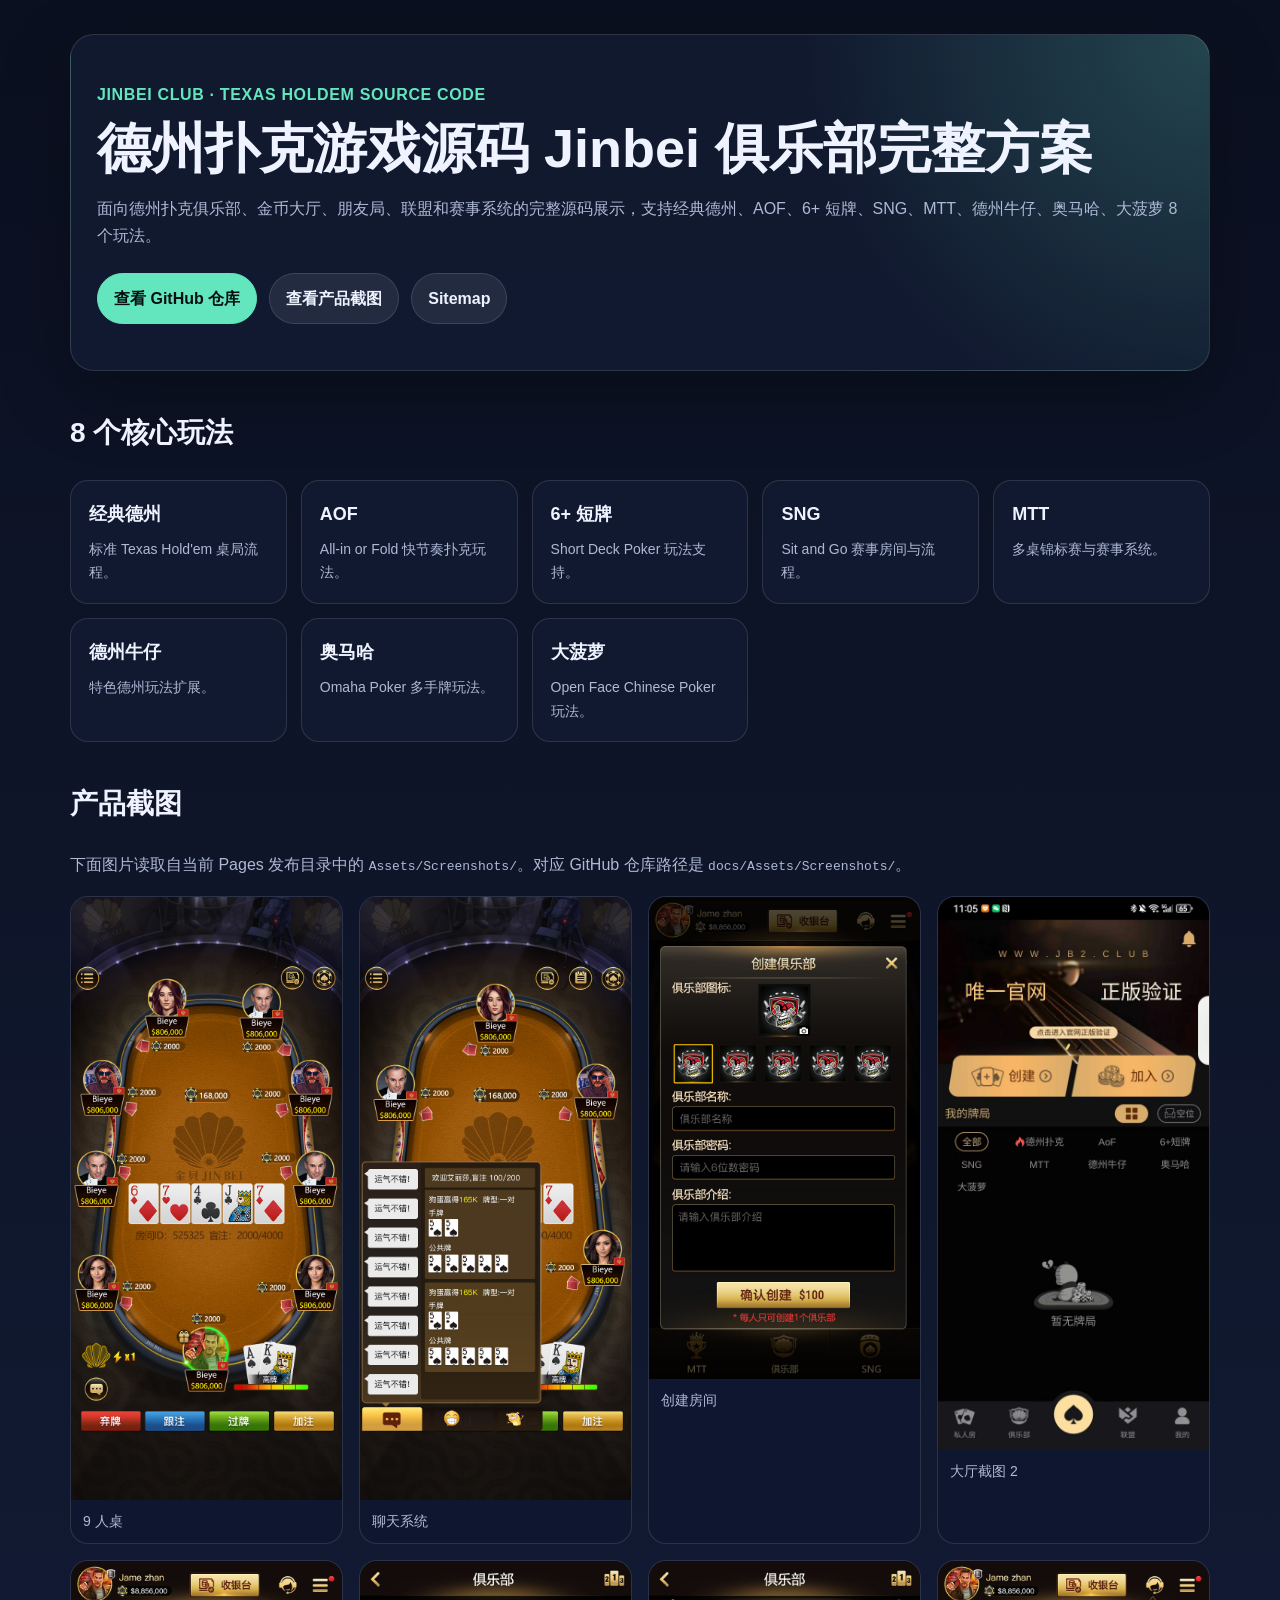
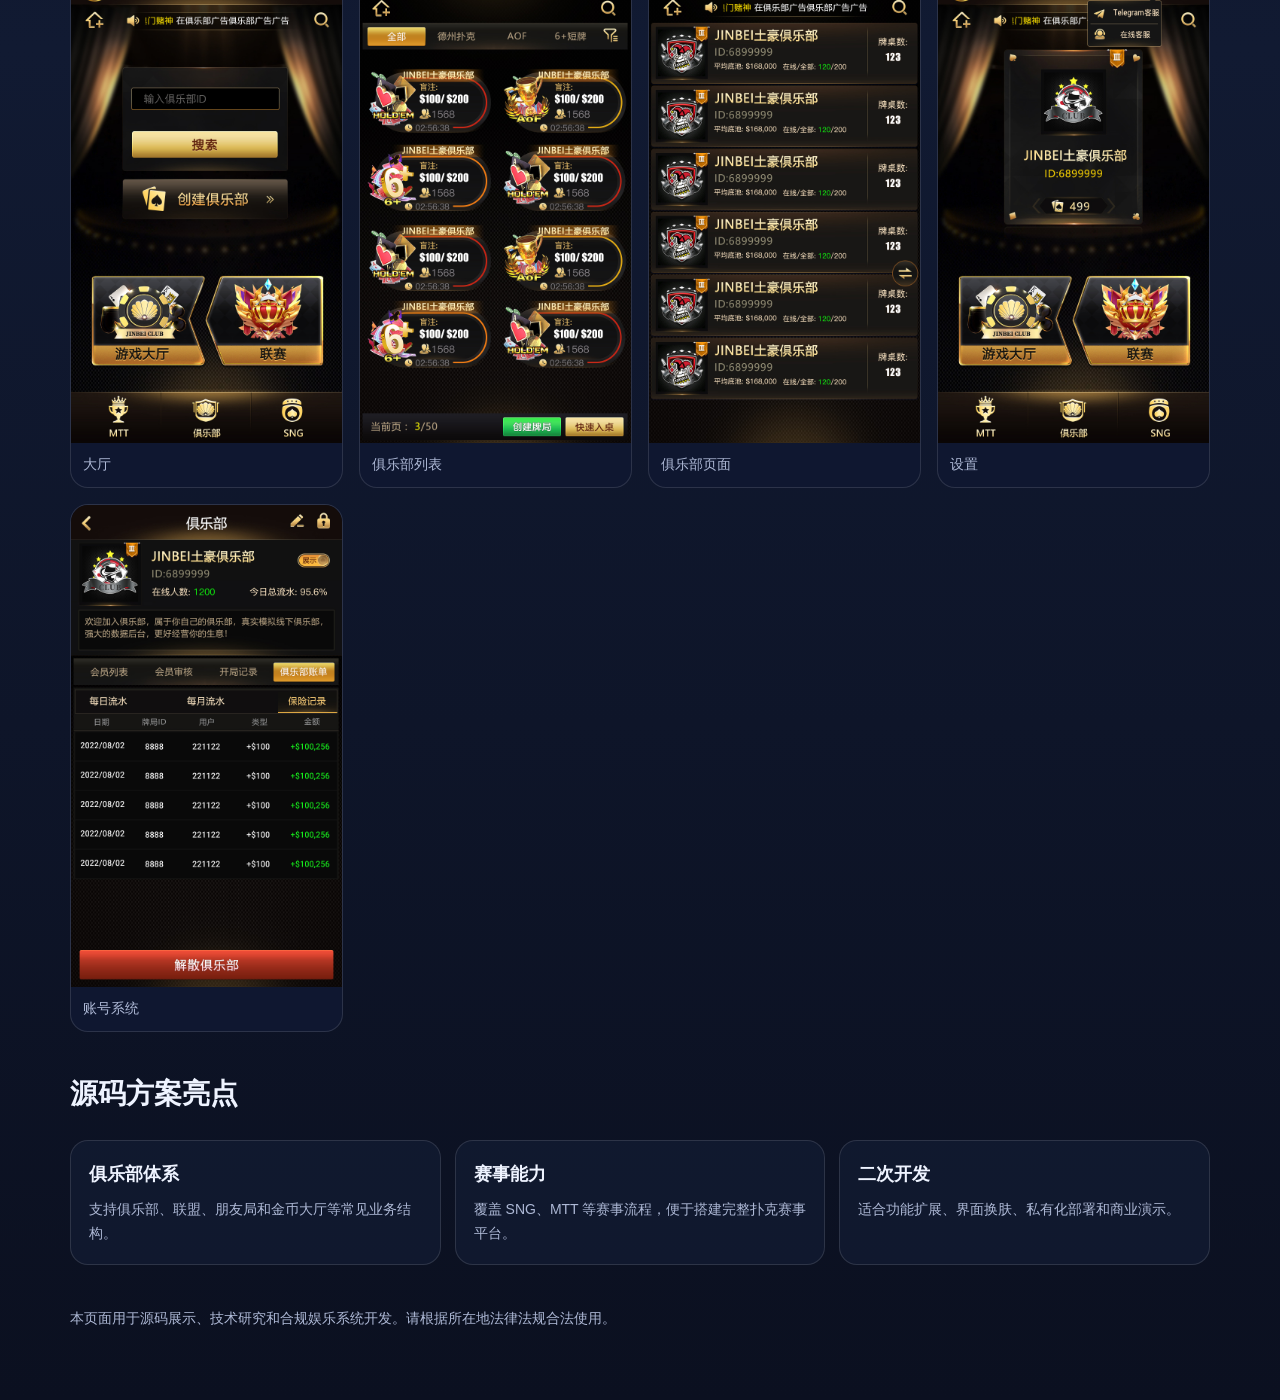
==== docs/index.html @ c8b216f3 "Add files via upload" ====
<!doctype html>
<html lang="zh-CN">
<head>
  <meta charset="utf-8">
  <meta name="viewport" content="width=device-width, initial-scale=1">
  <meta name="google-site-verification" content="rrp5Uvgzi-1-rMxUBfhV3wjlNrFqzwnqiA4e3qsOLEM">
  <title>Jinbei Texas Holdem Poker Game Source Code</title>
  <meta name="description" content="Jinbei 德州扑克游戏源码，支持经典德州、AOF、短牌、SNG、MTT、奥马哈和大菠萝等 8 个玩法。">
  <link rel="canonical" href="https://masterai-top.github.io/Texas-Holdem-Poker-Game-Source-Code/">
  <meta property="og:type" content="website">
  <meta property="og:title" content="Jinbei Texas Holdem Poker Game Source Code">
  <meta property="og:description" content="金贝德州扑克俱乐部完整源码，覆盖 8 个扑克玩法、俱乐部、金币大厅和赛事系统。">
  <meta property="og:url" content="https://masterai-top.github.io/Texas-Holdem-Poker-Game-Source-Code/">
  <meta property="og:image" content="https://masterai-top.github.io/Texas-Holdem-Poker-Game-Source-Code/Assets/Screenshots/dating.jpg">
  <style>
    :root {
      --bg: #0b1020;
      --card: #131b33;
      --text: #eef3ff;
      --muted: #aeb9d6;
      --brand: #63e6be;
      --line: rgba(255,255,255,.12);
    }
    * { box-sizing: border-box; }
    body {
      margin: 0;
      font-family: -apple-system, BlinkMacSystemFont, "Segoe UI", "Microsoft YaHei", Arial, sans-serif;
      background: linear-gradient(180deg, #0b1020 0%, #111a32 55%, #0b1020 100%);
      color: var(--text);
      line-height: 1.7;
    }
    a { color: var(--brand); text-decoration: none; }
    .wrap { max-width: 1180px; margin: 0 auto; padding: 34px 20px 56px; }
    .hero {
      padding: 46px 26px;
      border: 1px solid var(--line);
      border-radius: 24px;
      background: radial-gradient(circle at top right, rgba(99,230,190,.22), transparent 34%), rgba(19,27,51,.86);
      box-shadow: 0 24px 70px rgba(0,0,0,.28);
    }
    .tag { color: var(--brand); font-weight: 700; letter-spacing: .04em; }
    h1 { margin: 10px 0 14px; font-size: clamp(30px, 5vw, 54px); line-height: 1.12; }
    h2 { margin-top: 38px; font-size: 28px; }
    p { color: var(--muted); }
    .actions { display: flex; flex-wrap: wrap; gap: 12px; margin-top: 24px; }
    .btn {
      display: inline-block;
      padding: 11px 16px;
      border-radius: 999px;
      border: 1px solid var(--line);
      background: rgba(255,255,255,.08);
      color: var(--text);
      font-weight: 700;
    }
    .btn.primary { background: var(--brand); color: #06110e; border-color: var(--brand); }
    .grid { display: grid; grid-template-columns: repeat(auto-fit, minmax(210px, 1fr)); gap: 14px; margin-top: 18px; }
    .card {
      padding: 18px;
      border: 1px solid var(--line);
      border-radius: 18px;
      background: rgba(19,27,51,.78);
    }
    .card h3 { margin: 0 0 8px; font-size: 18px; }
    .card p { margin: 0; font-size: 14px; }
    .screenshots {
      display: grid;
      grid-template-columns: repeat(auto-fit, minmax(250px, 1fr));
      gap: 16px;
      margin-top: 18px;
    }
    figure {
      margin: 0;
      overflow: hidden;
      border: 1px solid var(--line);
      border-radius: 18px;
      background: #0f1730;
    }
    figure img {
      display: block;
      width: 100%;
      height: auto;
      background: #0b1020;
    }
    figcaption { padding: 10px 12px; color: var(--muted); font-size: 14px; }
    footer { margin-top: 42px; color: var(--muted); font-size: 14px; }
  </style>
  <script type="application/ld+json">
  {
    "@context": "https://schema.org",
    "@type": "SoftwareSourceCode",
    "name": "Jinbei Texas Holdem Poker Game Source Code",
    "description": "Jinbei 德州扑克游戏源码，支持经典德州、AOF、短牌、SNG、MTT、奥马哈和大菠萝等 8 个玩法。",
    "codeRepository": "https://github.com/masterai-top/Texas-Holdem-Poker-Game-Source-Code",
    "url": "https://masterai-top.github.io/Texas-Holdem-Poker-Game-Source-Code/",
    "programmingLanguage": ["C++", "Unity"],
    "applicationCategory": "GameApplication",
    "operatingSystem": "Cross-platform",
    "image": [
      "https://masterai-top.github.io/Texas-Holdem-Poker-Game-Source-Code/Assets/Screenshots/9ren.jpg",
      "https://masterai-top.github.io/Texas-Holdem-Poker-Game-Source-Code/Assets/Screenshots/dating.jpg"
    ],
    "isAccessibleForFree": true,
    "inLanguage": "zh-CN"
  }
  </script>
</head>
<body>
  <main class="wrap">
    <section class="hero">
      <div class="tag">JINBEI CLUB · TEXAS HOLDEM SOURCE CODE</div>
      <h1>德州扑克游戏源码 Jinbei 俱乐部完整方案</h1>
      <p>面向德州扑克俱乐部、金币大厅、朋友局、联盟和赛事系统的完整源码展示，支持经典德州、AOF、6+ 短牌、SNG、MTT、德州牛仔、奥马哈、大菠萝 8 个玩法。</p>
      <div class="actions">
        <a class="btn primary" href="https://github.com/masterai-top/Texas-Holdem-Poker-Game-Source-Code">查看 GitHub 仓库</a>
        <a class="btn" href="#screenshots">查看产品截图</a>
        <a class="btn" href="sitemap.xml">Sitemap</a>
      </div>
    </section>

    <section>
      <h2>8 个核心玩法</h2>
      <div class="grid">
        <div class="card"><h3>经典德州</h3><p>标准 Texas Hold'em 桌局流程。</p></div>
        <div class="card"><h3>AOF</h3><p>All-in or Fold 快节奏扑克玩法。</p></div>
        <div class="card"><h3>6+ 短牌</h3><p>Short Deck Poker 玩法支持。</p></div>
        <div class="card"><h3>SNG</h3><p>Sit and Go 赛事房间与流程。</p></div>
        <div class="card"><h3>MTT</h3><p>多桌锦标赛与赛事系统。</p></div>
        <div class="card"><h3>德州牛仔</h3><p>特色德州玩法扩展。</p></div>
        <div class="card"><h3>奥马哈</h3><p>Omaha Poker 多手牌玩法。</p></div>
        <div class="card"><h3>大菠萝</h3><p>Open Face Chinese Poker 玩法。</p></div>
      </div>
    </section>

    <section id="screenshots">
      <h2>产品截图</h2>
      <p>下面图片读取自当前 Pages 发布目录中的 <code>Assets/Screenshots/</code>。对应 GitHub 仓库路径是 <code>docs/Assets/Screenshots/</code>。</p>
      <div class="screenshots">
        <figure><img src="Assets/Screenshots/9ren.jpg" alt="Jinbei 德州俱乐部 9 人桌" loading="lazy"><figcaption>9 人桌</figcaption></figure>
        <figure><img src="Assets/Screenshots/chat.jpg" alt="Jinbei 德州俱乐部聊天系统" loading="lazy"><figcaption>聊天系统</figcaption></figure>
        <figure><img src="Assets/Screenshots/chuangjian.jpg" alt="Jinbei 德州俱乐部创建房间" loading="lazy"><figcaption>创建房间</figcaption></figure>
        <figure><img src="Assets/Screenshots/dating%20%282%29.jpg" alt="Jinbei 德州俱乐部大厅截图 2" loading="lazy"><figcaption>大厅截图 2</figcaption></figure>
        <figure><img src="Assets/Screenshots/dating.jpg" alt="Jinbei 德州俱乐部大厅" loading="lazy"><figcaption>大厅</figcaption></figure>
        <figure><img src="Assets/Screenshots/juleb.jpg" alt="Jinbei 德州俱乐部列表" loading="lazy"><figcaption>俱乐部列表</figcaption></figure>
        <figure><img src="Assets/Screenshots/julebu.jpg" alt="Jinbei 德州俱乐部页面" loading="lazy"><figcaption>俱乐部页面</figcaption></figure>
        <figure><img src="Assets/Screenshots/shezhi.jpg" alt="Jinbei 德州俱乐部设置" loading="lazy"><figcaption>设置</figcaption></figure>
        <figure><img src="Assets/Screenshots/zhangdan.jpg" alt="Jinbei 德州俱乐部账号系统" loading="lazy"><figcaption>账号系统</figcaption></figure>
      </div>
    </section>

    <section>
      <h2>源码方案亮点</h2>
      <div class="grid">
        <div class="card"><h3>俱乐部体系</h3><p>支持俱乐部、联盟、朋友局和金币大厅等常见业务结构。</p></div>
        <div class="card"><h3>赛事能力</h3><p>覆盖 SNG、MTT 等赛事流程，便于搭建完整扑克赛事平台。</p></div>
        <div class="card"><h3>二次开发</h3><p>适合功能扩展、界面换肤、私有化部署和商业演示。</p></div>
      </div>
    </section>

    <footer>
      <p>本页面用于源码展示、技术研究和合规娱乐系统开发。请根据所在地法律法规合法使用。</p>
    </footer>
  </main>
</body>
</html>
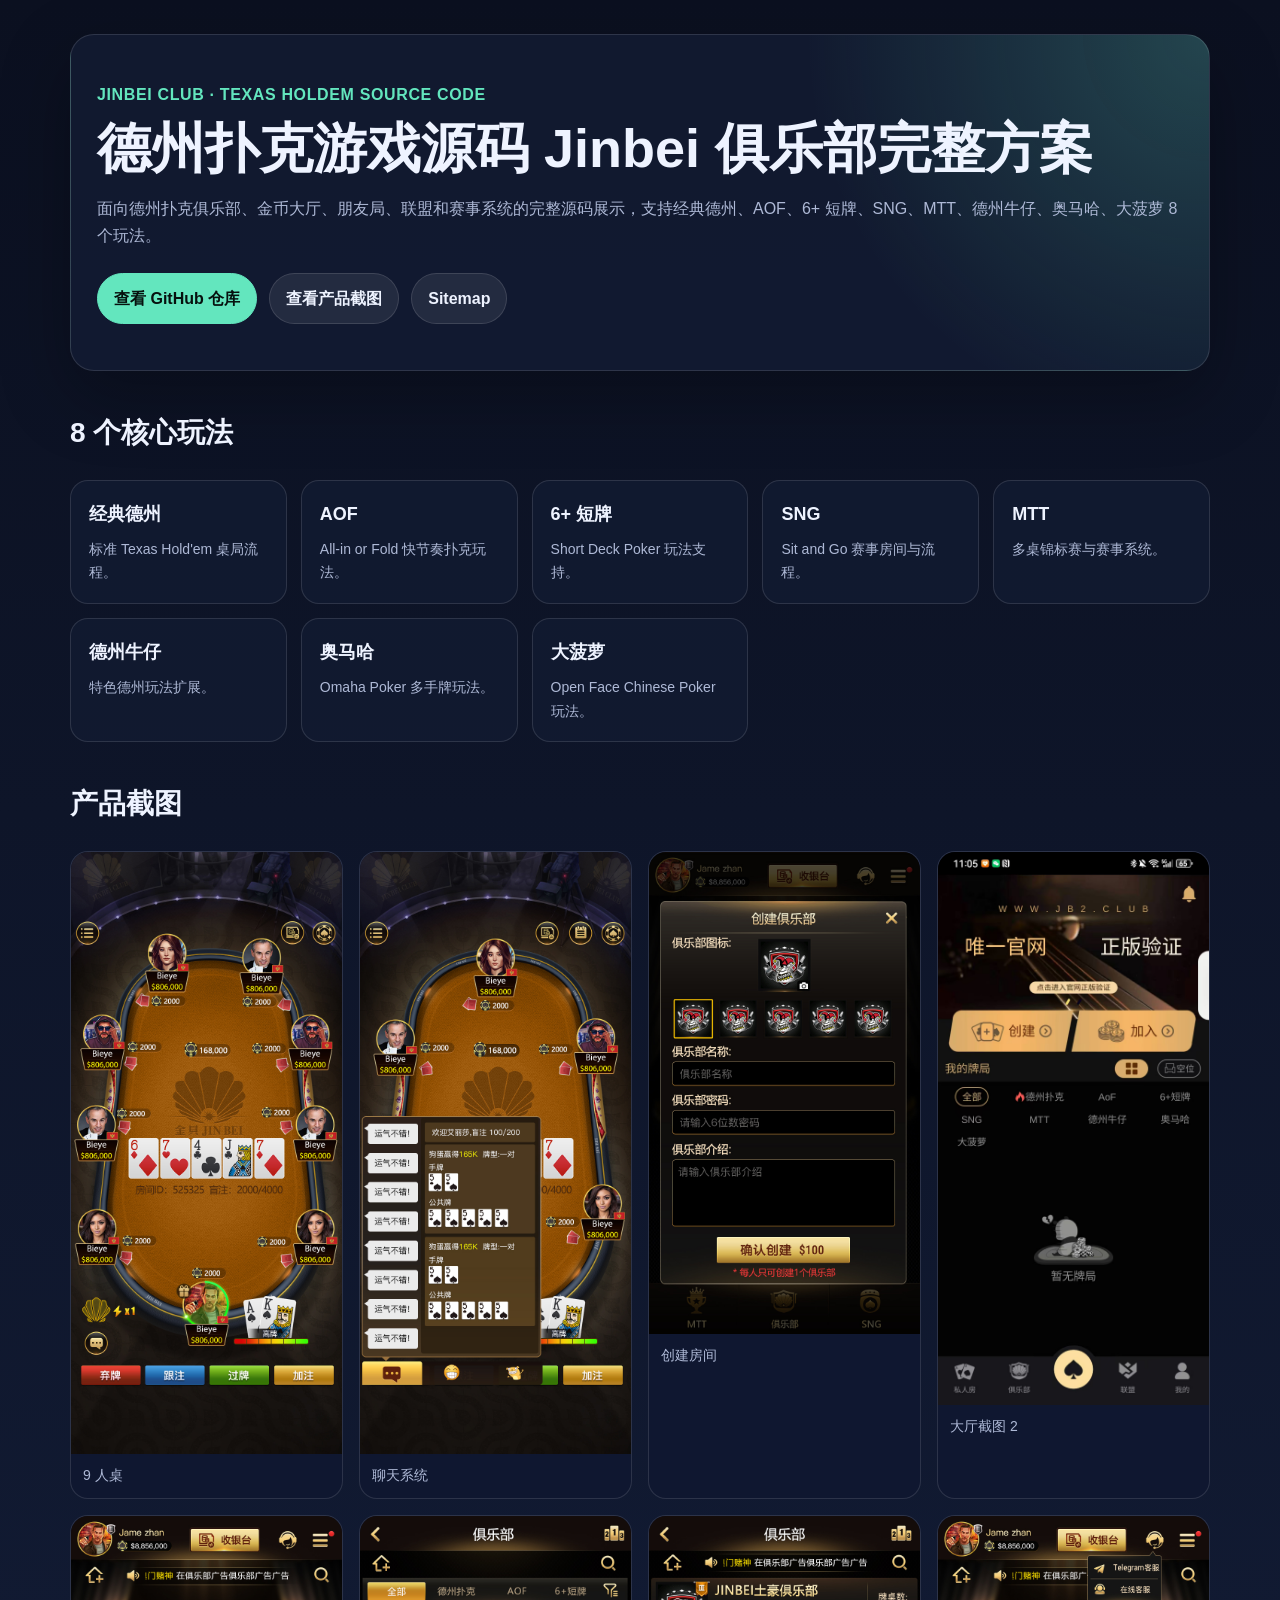
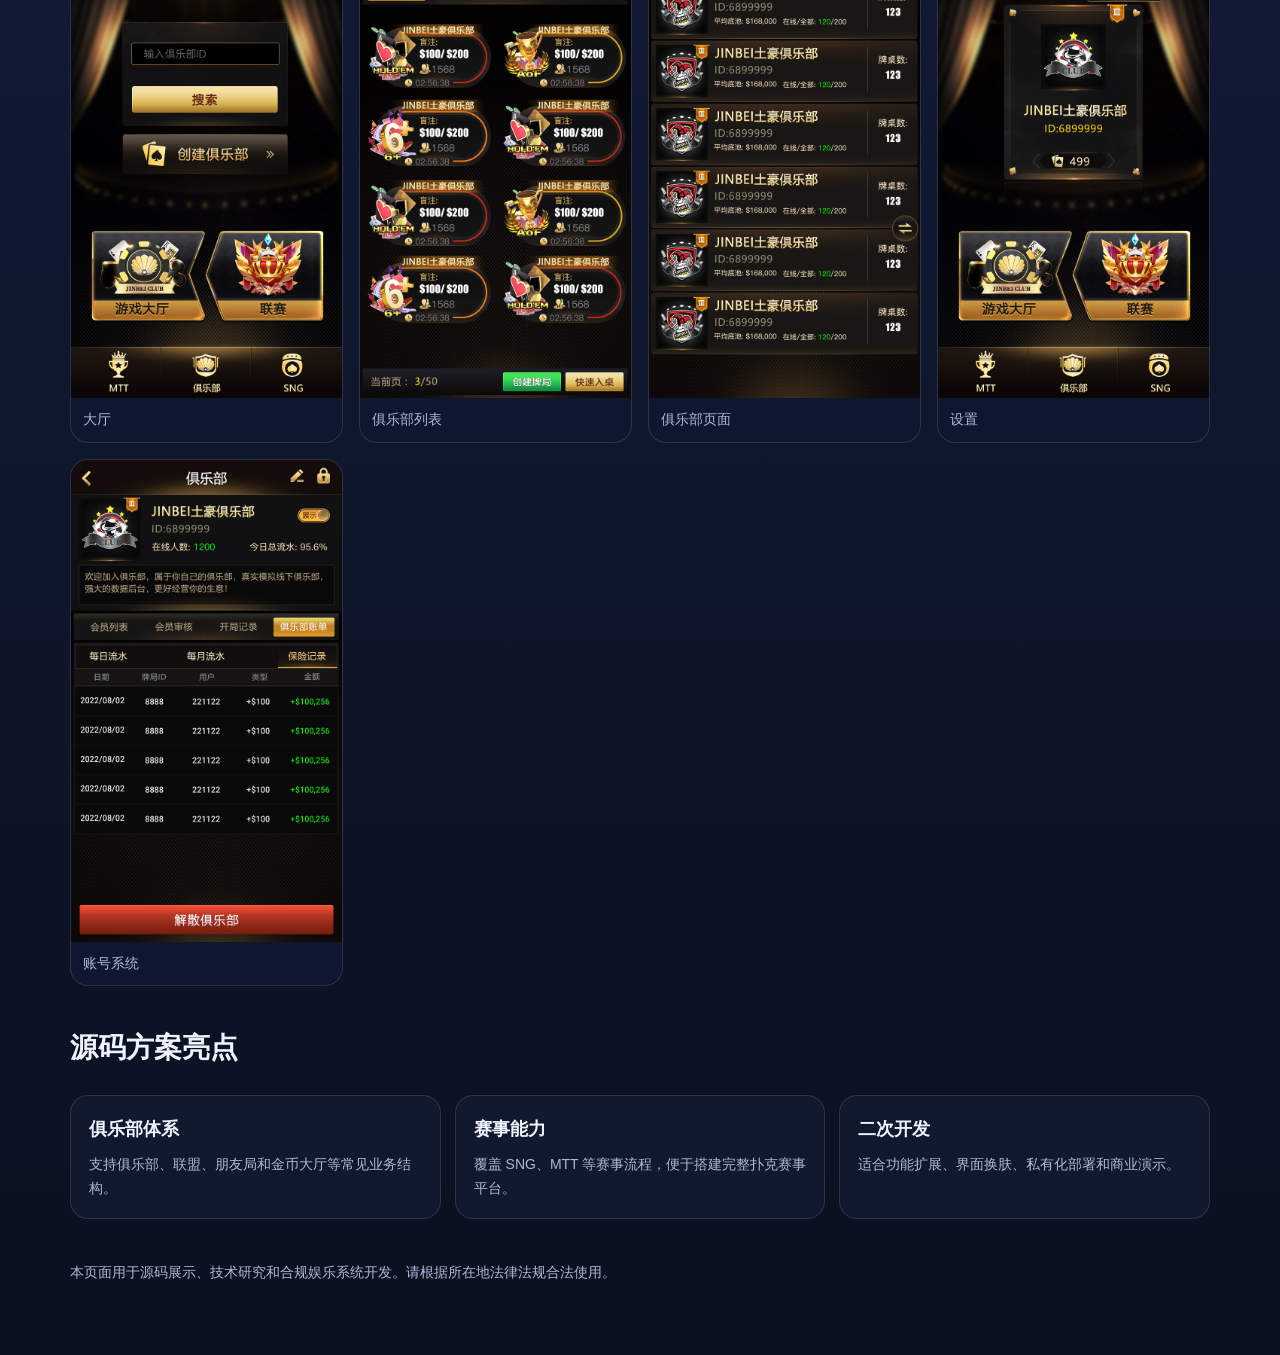
==== commit f0c514c9: "Update index.html" ====
--- a/docs/index.html
+++ b/docs/index.html
@@ -133,12 +133,12 @@
 
     <section id="screenshots">
       <h2>产品截图</h2>
-      <p>下面图片读取自当前 Pages 发布目录中的 <code>Assets/Screenshots/</code>。对应 GitHub 仓库路径是 <code>docs/Assets/Screenshots/</code>。</p>
+
       <div class="screenshots">
         <figure><img src="Assets/Screenshots/9ren.jpg" alt="Jinbei 德州俱乐部 9 人桌" loading="lazy"><figcaption>9 人桌</figcaption></figure>
         <figure><img src="Assets/Screenshots/chat.jpg" alt="Jinbei 德州俱乐部聊天系统" loading="lazy"><figcaption>聊天系统</figcaption></figure>
         <figure><img src="Assets/Screenshots/chuangjian.jpg" alt="Jinbei 德州俱乐部创建房间" loading="lazy"><figcaption>创建房间</figcaption></figure>
-        <figure><img src="Assets/Screenshots/dating%20%282%29.jpg" alt="Jinbei 德州俱乐部大厅截图 2" loading="lazy"><figcaption>大厅截图 2</figcaption></figure>
+        <figure><img src="Assets/Screenshots/dating2.jpg" alt="Jinbei 德州俱乐部大厅截图 2" loading="lazy"><figcaption>大厅截图 2</figcaption></figure>
         <figure><img src="Assets/Screenshots/dating.jpg" alt="Jinbei 德州俱乐部大厅" loading="lazy"><figcaption>大厅</figcaption></figure>
         <figure><img src="Assets/Screenshots/juleb.jpg" alt="Jinbei 德州俱乐部列表" loading="lazy"><figcaption>俱乐部列表</figcaption></figure>
         <figure><img src="Assets/Screenshots/julebu.jpg" alt="Jinbei 德州俱乐部页面" loading="lazy"><figcaption>俱乐部页面</figcaption></figure>
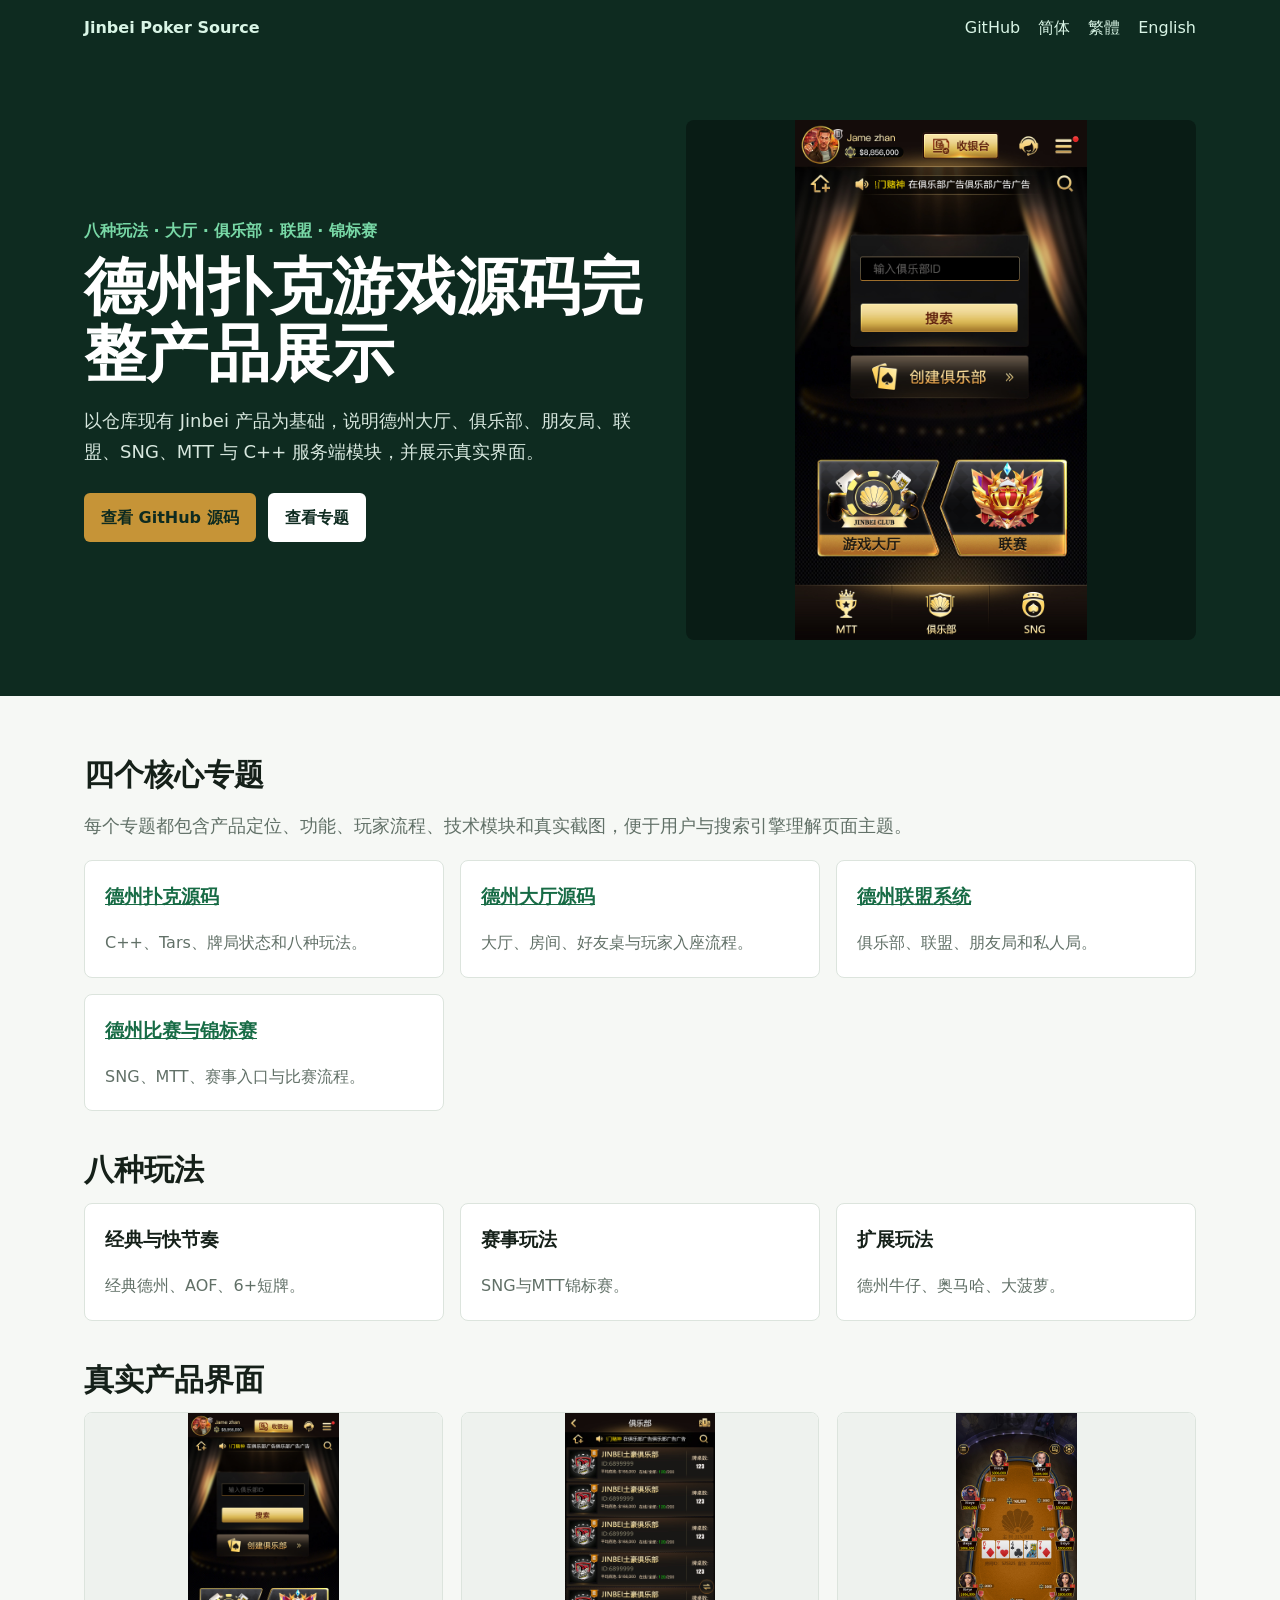
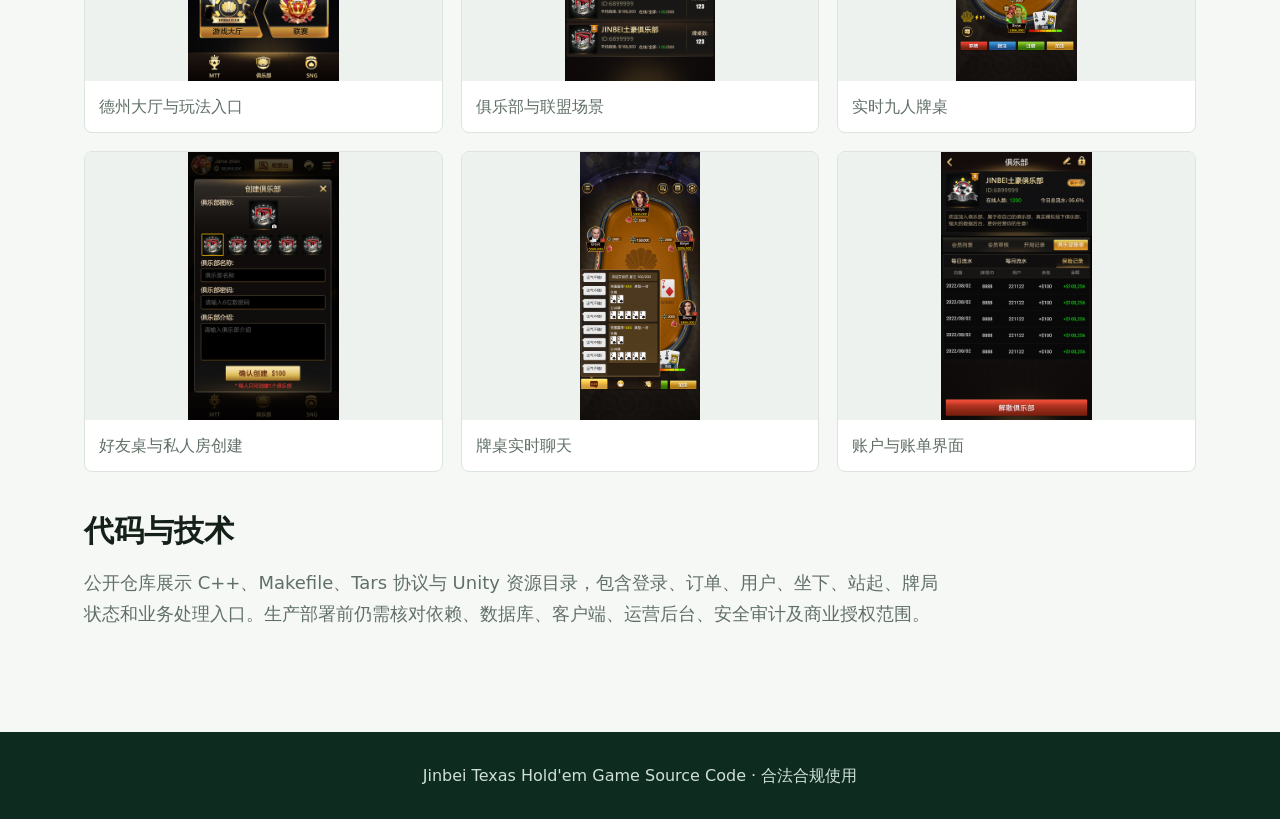
==== commit 3e7f1593: "Add files via upload" ====
--- a/docs/index.html
+++ b/docs/index.html
@@ -1,164 +1 @@
-<!doctype html>
-<html lang="zh-CN">
-<head>
-  <meta charset="utf-8">
-  <meta name="viewport" content="width=device-width, initial-scale=1">
-  <meta name="google-site-verification" content="rrp5Uvgzi-1-rMxUBfhV3wjlNrFqzwnqiA4e3qsOLEM">
-  <title>Jinbei Texas Holdem Poker Game Source Code</title>
-  <meta name="description" content="Jinbei 德州扑克游戏源码，支持经典德州、AOF、短牌、SNG、MTT、奥马哈和大菠萝等 8 个玩法。">
-  <link rel="canonical" href="https://masterai-top.github.io/Texas-Holdem-Poker-Game-Source-Code/">
-  <meta property="og:type" content="website">
-  <meta property="og:title" content="Jinbei Texas Holdem Poker Game Source Code">
-  <meta property="og:description" content="金贝德州扑克俱乐部完整源码，覆盖 8 个扑克玩法、俱乐部、金币大厅和赛事系统。">
-  <meta property="og:url" content="https://masterai-top.github.io/Texas-Holdem-Poker-Game-Source-Code/">
-  <meta property="og:image" content="https://masterai-top.github.io/Texas-Holdem-Poker-Game-Source-Code/Assets/Screenshots/dating.jpg">
-  <style>
-    :root {
-      --bg: #0b1020;
-      --card: #131b33;
-      --text: #eef3ff;
-      --muted: #aeb9d6;
-      --brand: #63e6be;
-      --line: rgba(255,255,255,.12);
-    }
-    * { box-sizing: border-box; }
-    body {
-      margin: 0;
-      font-family: -apple-system, BlinkMacSystemFont, "Segoe UI", "Microsoft YaHei", Arial, sans-serif;
-      background: linear-gradient(180deg, #0b1020 0%, #111a32 55%, #0b1020 100%);
-      color: var(--text);
-      line-height: 1.7;
-    }
-    a { color: var(--brand); text-decoration: none; }
-    .wrap { max-width: 1180px; margin: 0 auto; padding: 34px 20px 56px; }
-    .hero {
-      padding: 46px 26px;
-      border: 1px solid var(--line);
-      border-radius: 24px;
-      background: radial-gradient(circle at top right, rgba(99,230,190,.22), transparent 34%), rgba(19,27,51,.86);
-      box-shadow: 0 24px 70px rgba(0,0,0,.28);
-    }
-    .tag { color: var(--brand); font-weight: 700; letter-spacing: .04em; }
-    h1 { margin: 10px 0 14px; font-size: clamp(30px, 5vw, 54px); line-height: 1.12; }
-    h2 { margin-top: 38px; font-size: 28px; }
-    p { color: var(--muted); }
-    .actions { display: flex; flex-wrap: wrap; gap: 12px; margin-top: 24px; }
-    .btn {
-      display: inline-block;
-      padding: 11px 16px;
-      border-radius: 999px;
-      border: 1px solid var(--line);
-      background: rgba(255,255,255,.08);
-      color: var(--text);
-      font-weight: 700;
-    }
-    .btn.primary { background: var(--brand); color: #06110e; border-color: var(--brand); }
-    .grid { display: grid; grid-template-columns: repeat(auto-fit, minmax(210px, 1fr)); gap: 14px; margin-top: 18px; }
-    .card {
-      padding: 18px;
-      border: 1px solid var(--line);
-      border-radius: 18px;
-      background: rgba(19,27,51,.78);
-    }
-    .card h3 { margin: 0 0 8px; font-size: 18px; }
-    .card p { margin: 0; font-size: 14px; }
-    .screenshots {
-      display: grid;
-      grid-template-columns: repeat(auto-fit, minmax(250px, 1fr));
-      gap: 16px;
-      margin-top: 18px;
-    }
-    figure {
-      margin: 0;
-      overflow: hidden;
-      border: 1px solid var(--line);
-      border-radius: 18px;
-      background: #0f1730;
-    }
-    figure img {
-      display: block;
-      width: 100%;
-      height: auto;
-      background: #0b1020;
-    }
-    figcaption { padding: 10px 12px; color: var(--muted); font-size: 14px; }
-    footer { margin-top: 42px; color: var(--muted); font-size: 14px; }
-  </style>
-  <script type="application/ld+json">
-  {
-    "@context": "https://schema.org",
-    "@type": "SoftwareSourceCode",
-    "name": "Jinbei Texas Holdem Poker Game Source Code",
-    "description": "Jinbei 德州扑克游戏源码，支持经典德州、AOF、短牌、SNG、MTT、奥马哈和大菠萝等 8 个玩法。",
-    "codeRepository": "https://github.com/masterai-top/Texas-Holdem-Poker-Game-Source-Code",
-    "url": "https://masterai-top.github.io/Texas-Holdem-Poker-Game-Source-Code/",
-    "programmingLanguage": ["C++", "Unity"],
-    "applicationCategory": "GameApplication",
-    "operatingSystem": "Cross-platform",
-    "image": [
-      "https://masterai-top.github.io/Texas-Holdem-Poker-Game-Source-Code/Assets/Screenshots/9ren.jpg",
-      "https://masterai-top.github.io/Texas-Holdem-Poker-Game-Source-Code/Assets/Screenshots/dating.jpg"
-    ],
-    "isAccessibleForFree": true,
-    "inLanguage": "zh-CN"
-  }
-  </script>
-</head>
-<body>
-  <main class="wrap">
-    <section class="hero">
-      <div class="tag">JINBEI CLUB · TEXAS HOLDEM SOURCE CODE</div>
-      <h1>德州扑克游戏源码 Jinbei 俱乐部完整方案</h1>
-      <p>面向德州扑克俱乐部、金币大厅、朋友局、联盟和赛事系统的完整源码展示，支持经典德州、AOF、6+ 短牌、SNG、MTT、德州牛仔、奥马哈、大菠萝 8 个玩法。</p>
-      <div class="actions">
-        <a class="btn primary" href="https://github.com/masterai-top/Texas-Holdem-Poker-Game-Source-Code">查看 GitHub 仓库</a>
-        <a class="btn" href="#screenshots">查看产品截图</a>
-        <a class="btn" href="sitemap.xml">Sitemap</a>
-      </div>
-    </section>
-
-    <section>
-      <h2>8 个核心玩法</h2>
-      <div class="grid">
-        <div class="card"><h3>经典德州</h3><p>标准 Texas Hold'em 桌局流程。</p></div>
-        <div class="card"><h3>AOF</h3><p>All-in or Fold 快节奏扑克玩法。</p></div>
-        <div class="card"><h3>6+ 短牌</h3><p>Short Deck Poker 玩法支持。</p></div>
-        <div class="card"><h3>SNG</h3><p>Sit and Go 赛事房间与流程。</p></div>
-        <div class="card"><h3>MTT</h3><p>多桌锦标赛与赛事系统。</p></div>
-        <div class="card"><h3>德州牛仔</h3><p>特色德州玩法扩展。</p></div>
-        <div class="card"><h3>奥马哈</h3><p>Omaha Poker 多手牌玩法。</p></div>
-        <div class="card"><h3>大菠萝</h3><p>Open Face Chinese Poker 玩法。</p></div>
-      </div>
-    </section>
-
-    <section id="screenshots">
-      <h2>产品截图</h2>
-
-      <div class="screenshots">
-        <figure><img src="Assets/Screenshots/9ren.jpg" alt="Jinbei 德州俱乐部 9 人桌" loading="lazy"><figcaption>9 人桌</figcaption></figure>
-        <figure><img src="Assets/Screenshots/chat.jpg" alt="Jinbei 德州俱乐部聊天系统" loading="lazy"><figcaption>聊天系统</figcaption></figure>
-        <figure><img src="Assets/Screenshots/chuangjian.jpg" alt="Jinbei 德州俱乐部创建房间" loading="lazy"><figcaption>创建房间</figcaption></figure>
-        <figure><img src="Assets/Screenshots/dating2.jpg" alt="Jinbei 德州俱乐部大厅截图 2" loading="lazy"><figcaption>大厅截图 2</figcaption></figure>
-        <figure><img src="Assets/Screenshots/dating.jpg" alt="Jinbei 德州俱乐部大厅" loading="lazy"><figcaption>大厅</figcaption></figure>
-        <figure><img src="Assets/Screenshots/juleb.jpg" alt="Jinbei 德州俱乐部列表" loading="lazy"><figcaption>俱乐部列表</figcaption></figure>
-        <figure><img src="Assets/Screenshots/julebu.jpg" alt="Jinbei 德州俱乐部页面" loading="lazy"><figcaption>俱乐部页面</figcaption></figure>
-        <figure><img src="Assets/Screenshots/shezhi.jpg" alt="Jinbei 德州俱乐部设置" loading="lazy"><figcaption>设置</figcaption></figure>
-        <figure><img src="Assets/Screenshots/zhangdan.jpg" alt="Jinbei 德州俱乐部账号系统" loading="lazy"><figcaption>账号系统</figcaption></figure>
-      </div>
-    </section>
-
-    <section>
-      <h2>源码方案亮点</h2>
-      <div class="grid">
-        <div class="card"><h3>俱乐部体系</h3><p>支持俱乐部、联盟、朋友局和金币大厅等常见业务结构。</p></div>
-        <div class="card"><h3>赛事能力</h3><p>覆盖 SNG、MTT 等赛事流程，便于搭建完整扑克赛事平台。</p></div>
-        <div class="card"><h3>二次开发</h3><p>适合功能扩展、界面换肤、私有化部署和商业演示。</p></div>
-      </div>
-    </section>
-
-    <footer>
-      <p>本页面用于源码展示、技术研究和合规娱乐系统开发。请根据所在地法律法规合法使用。</p>
-    </footer>
-  </main>
-</body>
-</html>
+<!doctype html><html lang="zh-CN"><head><meta charset="utf-8"><meta name="viewport" content="width=device-width,initial-scale=1"><title>德州扑克游戏源码｜大厅、俱乐部、联盟、比赛与锦标赛</title><meta name="description" content="Jinbei德州扑克游戏源码：八种玩法、德州大厅、俱乐部、好友局、联盟、SNG与MTT锦标赛，含C++服务端模块和真实产品截图。"><link rel="canonical" href="https://masterai-top.github.io/Texas-Holdem-Poker-Game-Source-Code/"><link rel="alternate" hreflang="zh-Hans" href="https://masterai-top.github.io/Texas-Holdem-Poker-Game-Source-Code/zh-cn/texas-holdem-source-code.html"><link rel="alternate" hreflang="zh-Hant" href="https://masterai-top.github.io/Texas-Holdem-Poker-Game-Source-Code/zh-tw/texas-holdem-source-code.html"><link rel="alternate" hreflang="en" href="https://masterai-top.github.io/Texas-Holdem-Poker-Game-Source-Code/en/texas-holdem-source-code.html"><link rel="stylesheet" href="styles.css"><meta property="og:image" content="https://masterai-top.github.io/Texas-Holdem-Poker-Game-Source-Code/Assets/Screenshots/dating.jpg"></head><body><nav><div class="inner"><a class="brand" href="https://masterai-top.github.io/Texas-Holdem-Poker-Game-Source-Code/">Jinbei Poker Source</a><a href="https://github.com/masterai-top/Texas-Holdem-Poker-Game-Source-Code">GitHub</a><a href="zh-cn/texas-holdem-source-code.html">简体</a><a href="zh-tw/texas-holdem-source-code.html">繁體</a><a href="en/texas-holdem-source-code.html">English</a></div></nav><header class="hero"><div class="inner"><div><div class="eyebrow">八种玩法 · 大厅 · 俱乐部 · 联盟 · 锦标赛</div><h1>德州扑克游戏源码完整产品展示</h1><p>以仓库现有 Jinbei 产品为基础，说明德州大厅、俱乐部、朋友局、联盟、SNG、MTT 与 C++ 服务端模块，并展示真实界面。</p><div class="actions"><a class="button primary" href="https://github.com/masterai-top/Texas-Holdem-Poker-Game-Source-Code">查看 GitHub 源码</a><a class="button" href="#topics">查看专题</a></div></div><img src="Assets/Screenshots/dating.jpg" alt="德州扑克大厅源码真实产品界面"></div></header><main><section id="topics"><h2>四个核心专题</h2><p class="lead">每个专题都包含产品定位、功能、玩家流程、技术模块和真实截图，便于用户与搜索引擎理解页面主题。</p><div class="grid"><article class="card"><h3><a href="zh-cn/texas-holdem-source-code.html">德州扑克源码</a></h3><p>C++、Tars、牌局状态和八种玩法。</p></article><article class="card"><h3><a href="zh-cn/poker-lobby-source-code.html">德州大厅源码</a></h3><p>大厅、房间、好友桌与玩家入座流程。</p></article><article class="card"><h3><a href="zh-cn/poker-alliance-system.html">德州联盟系统</a></h3><p>俱乐部、联盟、朋友局和私人局。</p></article><article class="card"><h3><a href="zh-cn/poker-tournament-source-code.html">德州比赛与锦标赛</a></h3><p>SNG、MTT、赛事入口与比赛流程。</p></article></div></section><section><h2>八种玩法</h2><div class="grid"><article class="card"><h3>经典与快节奏</h3><p>经典德州、AOF、6+短牌。</p></article><article class="card"><h3>赛事玩法</h3><p>SNG与MTT锦标赛。</p></article><article class="card"><h3>扩展玩法</h3><p>德州牛仔、奥马哈、大菠萝。</p></article></div></section><section><h2>真实产品界面</h2><div class="shots"><figure><img src="Assets/Screenshots/dating.jpg" alt="德州扑克大厅"><figcaption>德州大厅与玩法入口</figcaption></figure><figure><img src="Assets/Screenshots/julebu.jpg" alt="德州俱乐部和联盟"><figcaption>俱乐部与联盟场景</figcaption></figure><figure><img src="Assets/Screenshots/9ren.jpg" alt="德州扑克九人桌"><figcaption>实时九人牌桌</figcaption></figure><figure><img src="Assets/Screenshots/chuangjian.jpg" alt="德州好友局创建房间"><figcaption>好友桌与私人房创建</figcaption></figure><figure><img src="Assets/Screenshots/chat.jpg" alt="德州牌桌聊天"><figcaption>牌桌实时聊天</figcaption></figure><figure><img src="Assets/Screenshots/zhangdan.jpg" alt="德州扑克账户系统"><figcaption>账户与账单界面</figcaption></figure></div></section><section><h2>代码与技术</h2><p class="lead">公开仓库展示 C++、Makefile、Tars 协议与 Unity 资源目录，包含登录、订单、用户、坐下、站起、牌局状态和业务处理入口。生产部署前仍需核对依赖、数据库、客户端、运营后台、安全审计及商业授权范围。</p></section></main><footer>Jinbei Texas Hold'em Game Source Code · 合法合规使用</footer></body></html>
--- a/docs/styles.css
+++ b/docs/styles.css
@@ -0,0 +1 @@
+:root{--ink:#152019;--muted:#617067;--paper:#f6f8f5;--surface:#fff;--green:#176b45;--gold:#c69437;--line:#dce4dd;--dark:#0e2b20}*{box-sizing:border-box}html{scroll-behavior:smooth}body{margin:0;background:var(--paper);color:var(--ink);font:16px/1.72 system-ui,-apple-system,"Segoe UI","Microsoft YaHei",sans-serif}a{color:var(--green)}nav{background:var(--dark);color:#fff}nav .inner{max-width:1160px;margin:auto;padding:14px 24px;display:flex;gap:18px;align-items:center;flex-wrap:wrap}nav a{color:#d9f5e6;text-decoration:none}.brand{font-weight:800;margin-right:auto}.hero{background:var(--dark);color:#fff}.hero .inner{max-width:1160px;margin:auto;padding:64px 24px 56px;display:grid;grid-template-columns:1.05fr .95fr;gap:38px;align-items:center}.eyebrow{color:#78d8a6;font-weight:800}.hero h1{font-size:clamp(34px,5vw,62px);line-height:1.08;margin:10px 0 18px;letter-spacing:0}.hero p{color:#d7e7de;font-size:18px}.hero img{width:100%;max-height:520px;object-fit:contain;border-radius:8px;background:#091c15}.actions{display:flex;gap:12px;flex-wrap:wrap;margin-top:25px}.button{display:inline-block;padding:11px 17px;border-radius:6px;background:#fff;color:var(--dark);font-weight:800;text-decoration:none}.button.primary{background:var(--gold)}main{max-width:1160px;margin:auto;padding:40px 24px 64px}section{padding:20px 0}h2{font-size:30px;line-height:1.25;margin:0 0 14px}h3{margin:0 0 8px}.lead{font-size:18px;color:var(--muted);max-width:860px}.grid{display:grid;grid-template-columns:repeat(3,1fr);gap:16px}.card{background:var(--surface);border:1px solid var(--line);border-radius:8px;padding:20px}.card p{color:var(--muted);margin-bottom:0}.shots{display:grid;grid-template-columns:repeat(3,1fr);gap:18px}.shots figure{margin:0;background:#fff;border:1px solid var(--line);border-radius:8px;overflow:hidden}.shots img{display:block;width:100%;aspect-ratio:4/3;object-fit:contain;background:#eef2ee}.shots figcaption{padding:12px 14px;color:var(--muted)}.flow{display:grid;grid-template-columns:repeat(4,1fr);gap:12px;counter-reset:step}.flow div{background:#e8f2ec;padding:18px;border-left:4px solid var(--green)}table{width:100%;border-collapse:collapse;background:#fff}th,td{text-align:left;border:1px solid var(--line);padding:12px}footer{background:var(--dark);color:#cfe0d6;padding:30px 24px;text-align:center}@media(max-width:820px){.hero .inner,.grid,.shots,.flow{grid-template-columns:1fr}.hero .inner{padding-top:38px}.hero h1{font-size:36px}}
